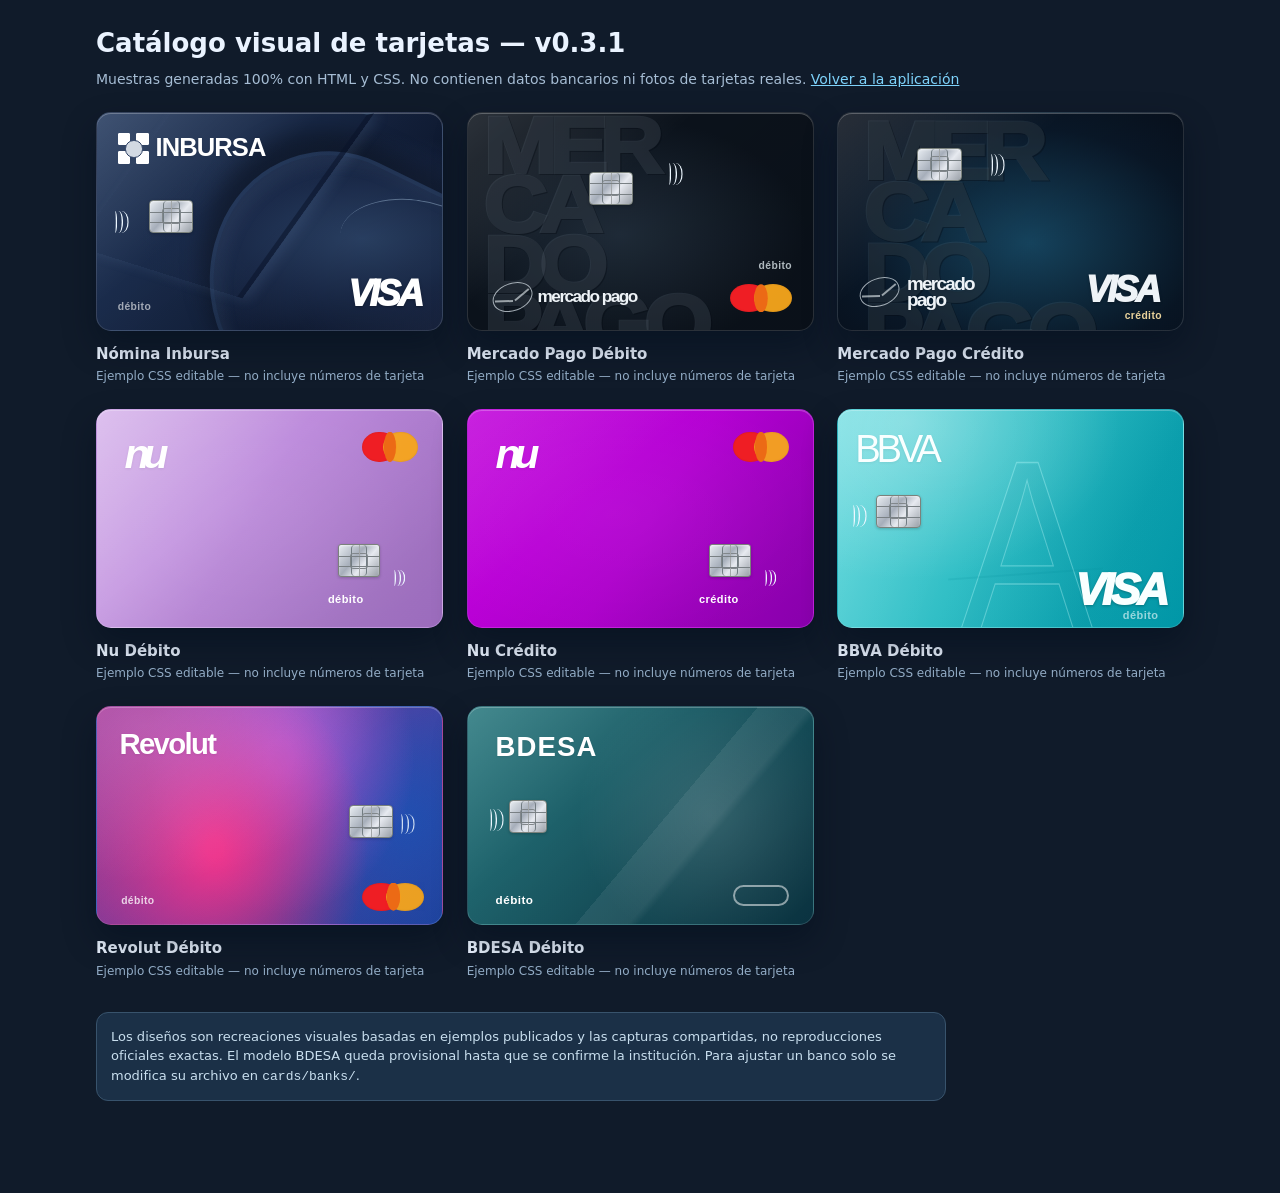
==== cards-preview.html @ 915b9fc8 "feat(tarjetas): recrear diseños CSS por banco y agregar catálogo v0.3.1 - Diseños específicos Inburs" ====
<!doctype html>
<html lang="es-MX">
<head>
<meta charset="utf-8"><meta name="viewport" content="width=device-width,initial-scale=1">
<title>Catálogo de diseños — Mi Control Financiero</title>
<link rel="stylesheet" href="./card-designs.css?v=0.3.1">
<link rel="stylesheet" href="./cards/banks/inbursa.css?v=0.3.1">
<link rel="stylesheet" href="./cards/banks/mercado-pago.css?v=0.3.1">
<link rel="stylesheet" href="./cards/banks/nu.css?v=0.3.1">
<link rel="stylesheet" href="./cards/banks/bbva.css?v=0.3.1">
<link rel="stylesheet" href="./cards/banks/revolut.css?v=0.3.1">
<link rel="stylesheet" href="./cards/banks/bdesa.css?v=0.3.1">
<style>
:root{color-scheme:dark}*{box-sizing:border-box}
body{margin:0;background:#101b2a;color:#eaf3ff;font:14px/1.5 system-ui,Arial,sans-serif}
main{max-width:1120px;margin:auto;padding:24px 16px 80px}
h1{font-size:26px;margin:0 0 6px}.lead{color:#a6bdd4;margin:0 0 22px}
.demo{display:grid;grid-template-columns:repeat(auto-fit,minmax(min(100%,280px),1fr));gap:24px}
.demo-item{min-width:0}
.demo-item h2{font-size:15px;margin:12px 0 2px}
.demo-item p{font-size:12px;color:#94aec8;margin:0}
a{color:#7ed3fb}
.note{max-width:850px;margin-top:32px;padding:14px;border:1px solid #38536c;background:#1b3047;border-radius:12px;font-size:13px;color:#c9dfef}
.demo-item .finance-card{max-width:none}
</style>
<script src="./card-designs.js?v=0.3.1" defer></script>
</head>
<body><main>
<h1>Catálogo visual de tarjetas — v0.3.1</h1>
<p class="lead">Muestras generadas 100% con HTML y CSS. No contienen datos bancarios ni fotos de tarjetas reales. <a href="./">Volver a la aplicación</a></p>
<div class="demo" id="preview-grid"></div>
<p class="note">Los diseños son recreaciones visuales basadas en ejemplos publicados y las capturas compartidas, no reproducciones oficiales exactas. El modelo BDESA queda provisional hasta que se confirme la institución. Para ajustar un banco solo se modifica su archivo en <code>cards/banks/</code>.</p>
</main><script>
window.addEventListener('DOMContentLoaded',()=>{
  const samples=[
    {name:'Nómina Inbursa',institution:'Inbursa',type:'debit'},
    {name:'Mercado Pago Débito',institution:'Mercado Pago',type:'debit'},
    {name:'Mercado Pago Crédito',institution:'Mercado Pago',type:'credit'},
    {name:'Nu Débito',institution:'Nu',type:'debit'},
    {name:'Nu Crédito',institution:'Nu',type:'credit'},
    {name:'BBVA Débito',institution:'BBVA',type:'debit'},
    {name:'Revolut Débito',institution:'Revolut',type:'debit'},
    {name:'BDESA Débito',institution:'BDESA',type:'debit'}
  ];
  const escaped=window.FinanceCards.esc;
  document.getElementById('preview-grid').innerHTML=samples.map(a=>
    '<section class="demo-item">'+window.FinanceCards.render(a)+
    '<h2>'+escaped(a.name)+'</h2><p>Ejemplo CSS editable — no incluye números de tarjeta</p></section>'
  ).join('');
});
</script></body></html>
---- card-designs.css ----
/* Shared structure. Individual banks are in cards/banks/*.css. */
.card-gallery{display:grid;grid-template-columns:repeat(auto-fit,minmax(min(100%,255px),1fr));gap:16px;margin:12px 0 20px}
.card-button{display:block;background:transparent;border:0;padding:0;cursor:pointer;text-align:left;border-radius:18px;min-width:0;width:100%;color:inherit}
.card-button:focus-visible{outline:3px solid #73d5f4;outline-offset:4px}
.card-gallery .card-button-caption{display:flex;align-items:center;justify-content:space-between;gap:8px;font-size:12px;font-weight:700;color:#e5edfa;margin:8px 4px 0}
.card-gallery .card-button-caption span:last-child{font-size:10px;letter-spacing:.09em;font-weight:600;color:#9baec3}
.finance-card{--card-a:#203650;--card-b:#091c32;--card-text:#fff;position:relative;isolation:isolate;display:block;overflow:hidden;aspect-ratio:1.585/1;width:100%;max-width:440px;border-radius:15px;background:linear-gradient(135deg,var(--card-a),var(--card-b));color:var(--card-text);font-family:Arial,Helvetica,sans-serif;box-shadow:0 15px 32px #030d1c76,inset 0 1px #ffffff40;border:1px solid #ffffff21;container-type:inline-size;transition:transform .2s,box-shadow .2s}
.card-button:hover .finance-card{transform:translateY(-2px);box-shadow:0 19px 34px #02102097}
.finance-card::before{content:"";position:absolute;inset:0;z-index:-1;pointer-events:none;background:linear-gradient(140deg,#ffffff22,transparent 38%,#00000017 82%)}
.fc-art{position:absolute;z-index:0;inset:0;pointer-events:none;overflow:hidden}
.fc-art__mp-word,.fc-art__bbva-a,.fc-art__inbursa-arc{display:none}
.fc-brand,.fc-chip,.fc-contactless,.fc-type,.fc-network,.fc-card-label{position:absolute;z-index:2}
.fc-brand{top:12%;left:8%;display:flex;align-items:center;gap:2cqw;color:inherit;max-width:82%;text-shadow:0 1px 3px #0001}
.fc-brand-name{font-size:7.3cqw;font-weight:800;line-height:1;letter-spacing:-.045em;white-space:nowrap}
.fc-brand-icon{display:inline-block;position:relative;flex:none}
.fc-chip{left:12%;top:43%;width:11%;height:20%;max-height:33px;min-height:19px;border-radius:4px;border:1px solid #7b827c;box-shadow:inset 0 1px 2px #fff8,0 1px 3px #0003;background:linear-gradient(130deg,#e8edf2,#a6aeba 41%,#e7eaf0 62%,#999fa7);overflow:hidden}
.fc-chip::before{content:"";position:absolute;inset:0 30%;border-left:1px solid #717c82;border-right:1px solid #717c82;border-radius:4px}
.fc-chip::after{content:"";position:absolute;top:35%;height:30%;left:0;right:0;border-top:1px solid #798084;border-bottom:1px solid #798084}
.fc-chip i{position:absolute;inset:24% 28%;border:1px solid #81878b;border-radius:3px}
.fc-chip b{position:absolute;top:-5%;bottom:-5%;left:49%;border-left:1px solid #a3a7a9}
.fc-contactless{top:42%;left:5%;width:8%;height:20%}
.fc-contactless i{position:absolute;display:block;border-right:2px solid #edf7ff;border-radius:50%;height:50%;top:25%;transform:scaleX(.7)}
.fc-contactless i:nth-child(1){left:5%;width:23%}.fc-contactless i:nth-child(2){left:4%;width:48%}.fc-contactless i:nth-child(3){left:2%;width:75%}
.fc-type{bottom:7%;left:8%;font-size:3.4cqw;font-weight:700;letter-spacing:.04em;text-transform:lowercase}
.fc-card-label{display:none}
.fc-network{bottom:8%;right:7%;color:inherit;line-height:1;display:flex;align-items:center;justify-content:center}
.fc-network--visa{font-size:10.5cqw;font-weight:1000;font-family:Arial Black,Arial,sans-serif;font-style:italic;letter-spacing:-.08em;text-shadow:0 1px 3px #0004}
.fc-network--mc{height:13%;width:18%;display:block}
.fc-network--mc i{position:absolute;top:0;width:62%;height:100%;border-radius:50%;box-shadow:inset 0 0 2px #0002}
.fc-network--mc i:first-child{left:0;background:#ef1e24}.fc-network--mc i:last-child{right:0;background:#f7a61c;opacity:.95}
.fc-network--mc::after{content:"";position:absolute;left:39%;top:0;height:100%;width:22%;background:#ec6a15;clip-path:ellipse(50% 50%)}
.fc-network--generic{width:16%;height:10%;border:2px solid #ffffff83;border-radius:14px}
.finance-card--classic{background:linear-gradient(130deg,var(--card-a),var(--card-b))}
.finance-card--dark{background:linear-gradient(130deg,#1d2734,#060d17)!important;--card-text:#fff}
.finance-card--gradient{background:linear-gradient(125deg,#0b9dbd,#4347a9 52%,#a34795)!important;--card-text:#fff}
.finance-card--light{background:linear-gradient(125deg,#f8fbff,#cedce7)!important;--card-text:#24354b}
.finance-card--light .fc-contactless i{border-color:#24354b}
.finance-card--photo{background:#111f35;--card-text:white}
.fc-photo{position:absolute;inset:0;width:100%;height:100%;object-fit:cover;z-index:1}
.finance-card--photo::after{content:"";position:absolute;inset:0;z-index:1;background:linear-gradient(180deg,#0005,transparent 50%,#0008);pointer-events:none}
.finance-card--photo .fc-art,.finance-card--photo .fc-brand,.finance-card--photo .fc-chip,.finance-card--photo .fc-contactless,.finance-card--photo .fc-network{display:none}
.finance-card--photo .fc-type{z-index:3;bottom:5%;left:5%;background:#0a172bce;border-radius:5px;padding:5px 7px;font-size:3.6cqw;text-transform:uppercase}
.card-editor-preview{max-width:380px;margin:auto}.card-image-actions{display:flex;gap:8px;flex-wrap:wrap}.card-image-actions>button{flex:1}
.card-gallery .finance-card{max-width:none}
@media(max-width:420px){.card-gallery{grid-template-columns:repeat(auto-fit,minmax(min(100%,290px),1fr));justify-items:center}.card-gallery .card-button{width:100%}}
---- cards/banks/inbursa.css ----
/* Inbursa debit: deep midnight navy, silver chip, corporate white mark and arced embossing. */
.finance-card--inbursa{--card-a:#15223d;--card-b:#111a31;--card-text:#fff;background:radial-gradient(ellipse at 77% 58%,#2b4266 0%,#1b2b4b 33%,transparent 59%),linear-gradient(130deg,#22385d,#0f1a32 73%,#1a2541)}
.finance-card--inbursa .fc-brand{top:9%;left:6%;gap:2cqw}
.finance-card--inbursa .fc-brand-name{font-size:7.4cqw;font-weight:900;letter-spacing:-.035em}
.fc-brand-icon--inbursa{width:9cqw;height:9cqw}
.fc-brand-icon--inbursa i{position:absolute;width:40%;height:40%;border:1.5px solid #fff;background:#fff;border-radius:1px}
.fc-brand-icon--inbursa i:nth-child(1){left:0;top:0}.fc-brand-icon--inbursa i:nth-child(2){right:0;top:0}
.fc-brand-icon--inbursa i:nth-child(3){left:0;bottom:0}.fc-brand-icon--inbursa i:nth-child(4){right:0;bottom:0}
.fc-brand-icon--inbursa::after{content:"";position:absolute;left:25%;top:25%;height:50%;width:50%;border-radius:50%;background:#d2d9e2;border:1px solid #2e4164}
.finance-card--inbursa .fc-art__inbursa-arc{display:block;position:absolute;width:72%;height:118%;right:-4%;top:19%;border:1.4cqw solid #496c9335;border-radius:55% 15% 40% 65%;transform:rotate(26deg);box-shadow:-16px -14px 22px #0005,inset 12px 5px 14px #90aaca14}
.finance-card--inbursa .fc-art__inbursa-arc::before{content:"";position:absolute;width:67%;height:90%;top:-14%;left:-43%;border-top:1.2cqw solid #4d729544;border-right:1.6cqw solid #0b14298a;transform:skew(-18deg) rotate(-9deg);box-shadow:6px 0 12px #8bb5e022}
.finance-card--inbursa .fc-art__inbursa-arc::after{content:"";position:absolute;width:60%;height:34%;right:-3%;top:4%;border-top:1px solid #afcbe46b;transform:rotate(-19deg);border-radius:90%}
.finance-card--inbursa .fc-chip{left:15%;top:40%;width:13%;height:21%}
.finance-card--inbursa .fc-contactless{top:40%;left:4%}
.finance-card--inbursa .fc-network{bottom:8%;right:6%}
.finance-card--inbursa .fc-type{font-size:3cqw;left:6%;bottom:7%;opacity:.6}
---- cards/banks/mercado-pago.css ----
/* Two distinct physical styles: very dark Mastercard debit and blue-black Visa credit.
 * Large low-contrast typography emulates embossed oversized letterforms (not scanned artwork). */
.finance-card--mercado-pago{--card-text:#eef3f7}
.finance-card--mercado-pago.finance-card--debit{--card-a:#17212a;--card-b:#080e17;background:radial-gradient(ellipse at 44% 56%,#1f2b38,#0b121b 68%)}
.finance-card--mercado-pago.finance-card--credit{--card-a:#132b3d;--card-b:#080f1e;background:radial-gradient(ellipse at 56% 60%,#164560,#091727 62%,#070e19)}
.finance-card--mercado-pago .fc-art__mp-word{display:block;position:absolute;left:4%;top:2%;font-family:Arial Black,Impact,Arial,sans-serif;font-size:23cqw;line-height:.75;letter-spacing:-.095em;font-weight:1000;color:#66748039;text-shadow:1px 1px #060a1260;transform:scaleX(1.12);transform-origin:left top;user-select:none}
.finance-card--mercado-pago.finance-card--credit .fc-art__mp-word{font-size:23.5cqw;top:4%;left:7%;color:#657a8730}
.finance-card--mercado-pago .fc-brand{top:auto;bottom:9%;left:7%;gap:1.2cqw}
.finance-card--mercado-pago .fc-brand-name{font-size:5cqw;line-height:.85;letter-spacing:-.09em;white-space:normal;width:29cqw}
.fc-brand-icon--mp{width:12cqw;height:8cqw;border:1px solid #d9e3e9b9;transform:rotate(-20deg);border-radius:50%}
.fc-brand-icon--mp::before,.fc-brand-icon--mp::after{content:"";position:absolute;display:block;background:#e8f0f49c;height:2px;width:46%;top:50%;transform:rotate(19deg)}
.fc-brand-icon--mp::before{left:3%}.fc-brand-icon--mp::after{right:3%;transform:rotate(-20deg)}
.finance-card--mercado-pago .fc-chip{top:27%;left:35%;width:13%;height:22%}
.finance-card--mercado-pago .fc-contactless{top:18%;left:57%}
.finance-card--mercado-pago .fc-network{right:6%;bottom:8%}
.finance-card--mercado-pago.finance-card--credit .fc-type{left:auto;right:6%;bottom:3%;font-size:3cqw;color:#e8d29b;letter-spacing:.04em}
.finance-card--mercado-pago.finance-card--debit .fc-type{left:auto;right:6%;bottom:26%;font-size:3cqw;font-weight:600;color:#afb9be}
.finance-card--mercado-pago.finance-card--credit .fc-chip{top:16%;left:23%}
.finance-card--mercado-pago.finance-card--credit .fc-contactless{top:14%;left:43%}
.finance-card--mercado-pago.finance-card--credit .fc-brand{bottom:10%;left:6%;gap:2cqw}
.finance-card--mercado-pago.finance-card--credit .fc-brand-name{font-size:5.5cqw;width:29cqw}
.finance-card--mercado-pago.finance-card--credit .fc-network{bottom:10%;right:7%}
---- cards/banks/nu.css ----
/* Nu México official colors: intense purple credit, light lilac debit, white 'nu' wordmark. */
.finance-card--nu{--card-text:#fff}
.finance-card--nu.finance-card--credit{--card-a:#bd00d3;--card-b:#8006a7;background:linear-gradient(123deg,#c000da 0%,#b500d4 52%,#9600bd 100%)}
.finance-card--nu.finance-card--debit{--card-a:#c49be5;--card-b:#a175d1;background:linear-gradient(120deg,#d8b7ec,#bd8bdc 46%,#aa76cf)}
.finance-card--nu .fc-brand{left:8%;top:11%}
.finance-card--nu .fc-brand-name{font-size:12cqw;font-weight:900;font-style:italic;letter-spacing:-.16em;line-height:1}
.finance-card--nu .fc-chip{left:70%;top:62%;width:12%;height:20%;border-radius:3px}
.finance-card--nu .fc-contactless{left:85%;top:70%;height:15%;width:7%}
.finance-card--nu .fc-network{top:10%;right:7%;bottom:auto;width:16%;height:14%}
.finance-card--nu .fc-type{bottom:9%;left:67%;font-size:3.2cqw;font-weight:600}
.finance-card--nu .fc-art{background:radial-gradient(ellipse at 42% 48%,#ffffff0d,transparent 85%)}
---- cards/banks/bbva.css ----
/* BBVA turquoise Mexican debit reference with huge outline A watermark. */
.finance-card--bbva{--card-a:#55d5d3;--card-b:#009daa;--card-text:#f9ffff;background:linear-gradient(117deg,#66dbdf 0%,#30bec5 46%,#0ca1ae 78%,#009aa9 100%)}
.finance-card--bbva::before{background:radial-gradient(ellipse at 20% 6%,#ffffff48,transparent 55%),linear-gradient(110deg,#ffffff18,transparent 40%,#006f8f14)}
.finance-card--bbva .fc-brand{top:9%;left:5%}
.finance-card--bbva .fc-brand-name{font-family:Arial,Helvetica,sans-serif;font-size:11.1cqw;font-weight:500;letter-spacing:-.11em}
.finance-card--bbva .fc-art__bbva-a{display:block;position:absolute;inset:0}
.finance-card--bbva .fc-art__bbva-a::before{content:"A";position:absolute;left:32%;top:18%;font-family:Arial,Helvetica,sans-serif;font-size:72cqw;font-weight:200;line-height:.8;letter-spacing:-.18em;color:transparent;-webkit-text-stroke:1.3px #c7ffff55;transform:scaleX(.82);text-shadow:0 2px #1287980c}
.finance-card--bbva .fc-art__bbva-a::after{content:"";position:absolute;left:32%;top:75%;width:45%;border-top:2px solid #048e9c28;transform:rotate(-4deg)}
.finance-card--bbva .fc-chip{top:39%;left:11%;width:13%;height:22%}
.finance-card--bbva .fc-contactless{left:3%;top:39%}
.finance-card--bbva .fc-network{bottom:7%;right:5%;font-size:13cqw;font-weight:950}
.finance-card--bbva .fc-type{left:auto;right:7%;bottom:1.6%;font-size:3.2cqw;opacity:.6;font-weight:600}
---- cards/banks/revolut.css ----
/* Revolut México color-gradient card: magenta center-left, cobalt blue on right. */
.finance-card--revolut{--card-a:#b22187;--card-b:#1648a6;--card-text:#fff;background:radial-gradient(ellipse 48% 90% at 34% 65%,#ed348b 5%,transparent 93%),radial-gradient(ellipse 43% 80% at 53% 23%,#a356d3 9%,transparent 91%),radial-gradient(ellipse 49% 87% at 90% 54%,#2452b7 5%,transparent 94%),linear-gradient(130deg,#a22e8a,#2248ab)}
.finance-card--revolut::before{background:radial-gradient(ellipse at 14% 9%,#e6abff43,transparent 55%),linear-gradient(140deg,#ffffff16,transparent 52%,#06194628)}
.finance-card--revolut .fc-brand{top:10%;left:6.5%}
.finance-card--revolut .fc-brand-name{font-size:8.5cqw;font-weight:800;letter-spacing:-.055em}
.finance-card--revolut .fc-chip{left:73%;top:45%;width:13%;height:22%;transform:rotate(0deg)}
.finance-card--revolut .fc-contactless{left:87%;top:45%;height:18%;opacity:.85}
.finance-card--revolut .fc-network{bottom:6%;right:5%}
.finance-card--revolut .fc-type{left:7%;bottom:7%;opacity:.78;font-size:3cqw;text-transform:lowercase}
---- cards/banks/bdesa.css ----
/* Provisional neutral BDESA style: bank/product name not yet verified.
 * Isolated here so it can be replaced when the exact card model is confirmed. */
.finance-card--bdesa{--card-a:#19646b;--card-b:#0b333b;background:linear-gradient(132deg,#27777d,#0b3746)}
.finance-card--bdesa .fc-brand-name{letter-spacing:.04em;font-size:8cqw}
.finance-card--bdesa .fc-art{background:radial-gradient(circle at 70% 50%,#ffffff21,transparent 50%),linear-gradient(130deg,transparent 55%,#ffffff12 55% 65%,transparent 67%)}
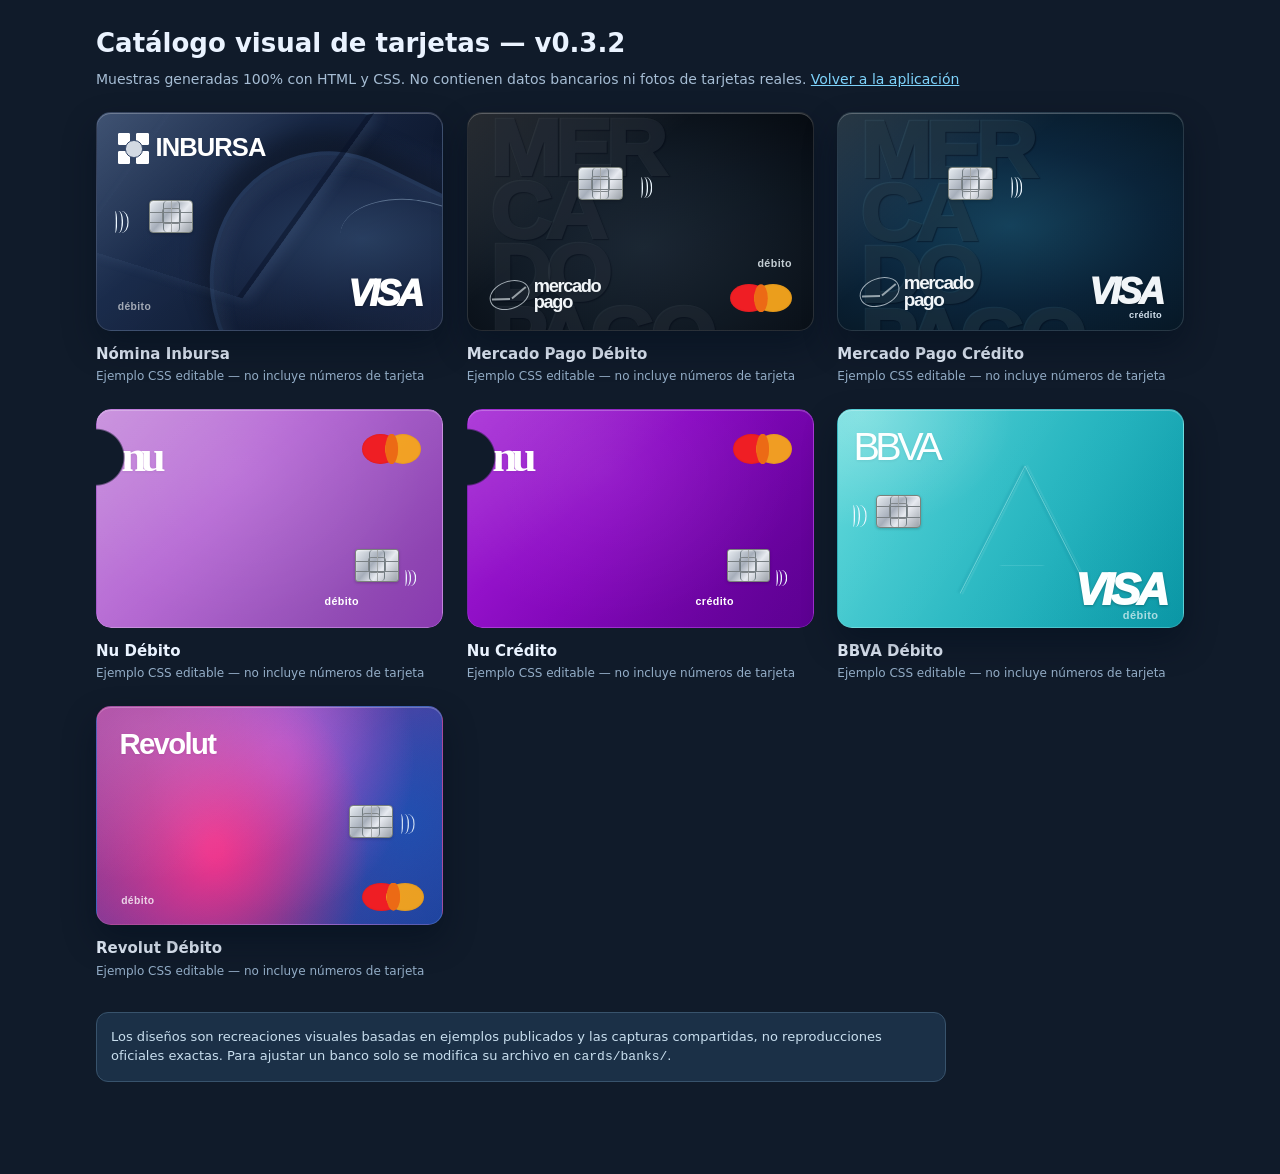
==== commit 93416b81: "fix(tarjetas): afinar Nu, BBVA y Mercado Pago; retirar BDESA v0.3.2 - Alinear chip y NFC de Mercado " ====
--- a/cards-preview.html
+++ b/cards-preview.html
@@ -5,11 +5,10 @@
 <title>Catálogo de diseños — Mi Control Financiero</title>
 <link rel="stylesheet" href="./card-designs.css?v=0.3.1">
 <link rel="stylesheet" href="./cards/banks/inbursa.css?v=0.3.1">
-<link rel="stylesheet" href="./cards/banks/mercado-pago.css?v=0.3.1">
-<link rel="stylesheet" href="./cards/banks/nu.css?v=0.3.1">
-<link rel="stylesheet" href="./cards/banks/bbva.css?v=0.3.1">
+<link rel="stylesheet" href="./cards/banks/mercado-pago.css?v=0.3.2">
+<link rel="stylesheet" href="./cards/banks/nu.css?v=0.3.2">
+<link rel="stylesheet" href="./cards/banks/bbva.css?v=0.3.2">
 <link rel="stylesheet" href="./cards/banks/revolut.css?v=0.3.1">
-<link rel="stylesheet" href="./cards/banks/bdesa.css?v=0.3.1">
 <style>
 :root{color-scheme:dark}*{box-sizing:border-box}
 body{margin:0;background:#101b2a;color:#eaf3ff;font:14px/1.5 system-ui,Arial,sans-serif}
@@ -23,13 +22,13 @@
 .note{max-width:850px;margin-top:32px;padding:14px;border:1px solid #38536c;background:#1b3047;border-radius:12px;font-size:13px;color:#c9dfef}
 .demo-item .finance-card{max-width:none}
 </style>
-<script src="./card-designs.js?v=0.3.1" defer></script>
+<script src="./card-designs.js?v=0.3.2" defer></script>
 </head>
 <body><main>
-<h1>Catálogo visual de tarjetas — v0.3.1</h1>
+<h1>Catálogo visual de tarjetas — v0.3.2</h1>
 <p class="lead">Muestras generadas 100% con HTML y CSS. No contienen datos bancarios ni fotos de tarjetas reales. <a href="./">Volver a la aplicación</a></p>
 <div class="demo" id="preview-grid"></div>
-<p class="note">Los diseños son recreaciones visuales basadas en ejemplos publicados y las capturas compartidas, no reproducciones oficiales exactas. El modelo BDESA queda provisional hasta que se confirme la institución. Para ajustar un banco solo se modifica su archivo en <code>cards/banks/</code>.</p>
+<p class="note">Los diseños son recreaciones visuales basadas en ejemplos publicados y las capturas compartidas, no reproducciones oficiales exactas. Para ajustar un banco solo se modifica su archivo en <code>cards/banks/</code>.</p>
 </main><script>
 window.addEventListener('DOMContentLoaded',()=>{
   const samples=[
@@ -40,7 +39,6 @@
     {name:'Nu Crédito',institution:'Nu',type:'credit'},
     {name:'BBVA Débito',institution:'BBVA',type:'debit'},
     {name:'Revolut Débito',institution:'Revolut',type:'debit'},
-    {name:'BDESA Débito',institution:'BDESA',type:'debit'}
   ];
   const escaped=window.FinanceCards.esc;
   document.getElementById('preview-grid').innerHTML=samples.map(a=>
--- a/cards/banks/mercado-pago.css
+++ b/cards/banks/mercado-pago.css
@@ -1,22 +1,22 @@
-/* Two distinct physical styles: very dark Mastercard debit and blue-black Visa credit.
- * Large low-contrast typography emulates embossed oversized letterforms (not scanned artwork). */
-.finance-card--mercado-pago{--card-text:#eef3f7}
-.finance-card--mercado-pago.finance-card--debit{--card-a:#17212a;--card-b:#080e17;background:radial-gradient(ellipse at 44% 56%,#1f2b38,#0b121b 68%)}
-.finance-card--mercado-pago.finance-card--credit{--card-a:#132b3d;--card-b:#080f1e;background:radial-gradient(ellipse at 56% 60%,#164560,#091727 62%,#070e19)}
-.finance-card--mercado-pago .fc-art__mp-word{display:block;position:absolute;left:4%;top:2%;font-family:Arial Black,Impact,Arial,sans-serif;font-size:23cqw;line-height:.75;letter-spacing:-.095em;font-weight:1000;color:#66748039;text-shadow:1px 1px #060a1260;transform:scaleX(1.12);transform-origin:left top;user-select:none}
-.finance-card--mercado-pago.finance-card--credit .fc-art__mp-word{font-size:23.5cqw;top:4%;left:7%;color:#657a8730}
-.finance-card--mercado-pago .fc-brand{top:auto;bottom:9%;left:7%;gap:1.2cqw}
-.finance-card--mercado-pago .fc-brand-name{font-size:5cqw;line-height:.85;letter-spacing:-.09em;white-space:normal;width:29cqw}
-.fc-brand-icon--mp{width:12cqw;height:8cqw;border:1px solid #d9e3e9b9;transform:rotate(-20deg);border-radius:50%}
-.fc-brand-icon--mp::before,.fc-brand-icon--mp::after{content:"";position:absolute;display:block;background:#e8f0f49c;height:2px;width:46%;top:50%;transform:rotate(19deg)}
-.fc-brand-icon--mp::before{left:3%}.fc-brand-icon--mp::after{right:3%;transform:rotate(-20deg)}
-.finance-card--mercado-pago .fc-chip{top:27%;left:35%;width:13%;height:22%}
-.finance-card--mercado-pago .fc-contactless{top:18%;left:57%}
+/* Mercado Pago México — black/blue-black physical cards; both chips share identical coordinates.
+ * Presentation-only, without real personal card details. */
+.finance-card--mercado-pago{--card-text:#f1f5f8}
+.finance-card--mercado-pago.finance-card--debit{--card-a:#0e151f;--card-b:#080d14;background:radial-gradient(ellipse 75% 80% at 51% 62%,#1c2835 0%,#111b26 51%,#060b12 100%)}
+.finance-card--mercado-pago.finance-card--credit{--card-a:#0f2e44;--card-b:#071420;background:radial-gradient(ellipse 90% 75% at 50% 52%,#15435d 0%,#0b263d 48%,#061521 100%)}
+.finance-card--mercado-pago .fc-art__mp-word{display:block;position:absolute;top:2.5%;left:6%;font-family:Impact,'Arial Black',Arial,sans-serif;font-size:23cqw;line-height:.79;letter-spacing:-.075em;font-weight:1000;color:#77848c24;text-shadow:1px 1px 1px #02081468;transform:scaleX(1.08);transform-origin:left top;user-select:none}
+.finance-card--mercado-pago.finance-card--credit .fc-art__mp-word{color:#7ab1c022;left:6%;top:3%}
+.finance-card--mercado-pago .fc-brand{top:auto;bottom:9%;left:6%;gap:1.1cqw}
+.finance-card--mercado-pago .fc-brand-name{font-size:5.3cqw;line-height:.87;letter-spacing:-.075em;white-space:normal;width:29cqw}
+.finance-card--mercado-pago .fc-brand-icon--mp{width:12cqw;height:8cqw;border:1px solid #d9e3e9b9;transform:rotate(-20deg);border-radius:50%}
+.finance-card--mercado-pago .fc-brand-icon--mp::before,.finance-card--mercado-pago .fc-brand-icon--mp::after{content:"";position:absolute;display:block;background:#e8f0f49c;height:2px;width:46%;top:50%;transform:rotate(19deg)}
+.finance-card--mercado-pago .fc-brand-icon--mp::before{left:3%}
+.finance-card--mercado-pago .fc-brand-icon--mp::after{right:3%;transform:rotate(-20deg)}
+/* Debit and credit intentionally use EXACTLY the same chip and NFC positions. */
+.finance-card--mercado-pago .fc-chip{top:25%;left:32%;width:13%;height:22%}
+.finance-card--mercado-pago .fc-contactless{top:25%;left:49%;width:7%;height:19%}
 .finance-card--mercado-pago .fc-network{right:6%;bottom:8%}
-.finance-card--mercado-pago.finance-card--credit .fc-type{left:auto;right:6%;bottom:3%;font-size:3cqw;color:#e8d29b;letter-spacing:.04em}
-.finance-card--mercado-pago.finance-card--debit .fc-type{left:auto;right:6%;bottom:26%;font-size:3cqw;font-weight:600;color:#afb9be}
-.finance-card--mercado-pago.finance-card--credit .fc-chip{top:16%;left:23%}
-.finance-card--mercado-pago.finance-card--credit .fc-contactless{top:14%;left:43%}
-.finance-card--mercado-pago.finance-card--credit .fc-brand{bottom:10%;left:6%;gap:2cqw}
-.finance-card--mercado-pago.finance-card--credit .fc-brand-name{font-size:5.5cqw;width:29cqw}
-.finance-card--mercado-pago.finance-card--credit .fc-network{bottom:10%;right:7%}
+.finance-card--mercado-pago .fc-type{left:auto;right:6%;bottom:27%;font-size:3.1cqw;font-weight:600;color:#c4ced4;text-transform:lowercase}
+.finance-card--mercado-pago.finance-card--credit .fc-type{bottom:3.2%;font-size:2.7cqw;letter-spacing:.03em;color:#d1dfeb}
+.finance-card--mercado-pago.finance-card--credit .fc-brand{left:6%;bottom:10%}
+.finance-card--mercado-pago.finance-card--credit .fc-brand-name{font-size:5.5cqw}
+.finance-card--mercado-pago.finance-card--credit .fc-network{bottom:9%}
--- a/cards/banks/nu.css
+++ b/cards/banks/nu.css
@@ -1,11 +1,15 @@
-/* Nu México official colors: intense purple credit, light lilac debit, white 'nu' wordmark. */
-.finance-card--nu{--card-text:#fff}
-.finance-card--nu.finance-card--credit{--card-a:#bd00d3;--card-b:#8006a7;background:linear-gradient(123deg,#c000da 0%,#b500d4 52%,#9600bd 100%)}
-.finance-card--nu.finance-card--debit{--card-a:#c49be5;--card-b:#a175d1;background:linear-gradient(120deg,#d8b7ec,#bd8bdc 46%,#aa76cf)}
-.finance-card--nu .fc-brand{left:8%;top:11%}
-.finance-card--nu .fc-brand-name{font-size:12cqw;font-weight:900;font-style:italic;letter-spacing:-.16em;line-height:1}
-.finance-card--nu .fc-chip{left:70%;top:62%;width:12%;height:20%;border-radius:3px}
-.finance-card--nu .fc-contactless{left:85%;top:70%;height:15%;width:7%}
-.finance-card--nu .fc-network{top:10%;right:7%;bottom:auto;width:16%;height:14%}
-.finance-card--nu .fc-type{bottom:9%;left:67%;font-size:3.2cqw;font-weight:600}
-.finance-card--nu .fc-art{background:radial-gradient(ellipse at 42% 48%,#ffffff0d,transparent 85%)}
+/* Nu México: saturated lavender-purple debit / richer violet credit.
+ * Small left-edge notch is a CSS radial mask, as on the physical card references. */
+.finance-card--nu{--card-text:#fff;-webkit-mask-image:radial-gradient(circle 2.2cqw at 0% 22%,transparent 96%,#000 103%);mask-image:radial-gradient(circle 2.2cqw at 0% 22%,transparent 96%,#000 103%)}
+.finance-card--nu.finance-card--debit{--card-a:#b66bda;--card-b:#9448c6;background:linear-gradient(124deg,#c283d9 0%,#b76ad5 37%,#a358c8 71%,#963fc0 100%)}
+.finance-card--nu.finance-card--credit{--card-a:#8505c0;--card-b:#55008b;background:linear-gradient(124deg,#a11ed3 0%,#8908c2 46%,#6500a0 100%)}
+.finance-card--nu .fc-art{background:radial-gradient(ellipse 65% 80% at 40% 29%,#ffffff13,transparent 85%)}
+.finance-card--nu .fc-brand{left:7%;top:11%}
+.finance-card--nu .fc-brand-name{font-family:Georgia,'Times New Roman',serif;font-size:13cqw;font-weight:900;font-style:normal;letter-spacing:-.12em;line-height:1}
+.finance-card--nu .fc-chip{left:75%;top:64%;width:12.5%;height:20%;border-radius:3px}
+.finance-card--nu .fc-contactless{left:88%;top:70%;height:15%;width:7%}
+.finance-card--nu .fc-network{top:11%;right:6%;bottom:auto;width:17%;height:14%}
+.finance-card--nu .fc-type{bottom:8%;left:66%;font-size:3.1cqw;font-weight:600;text-transform:lowercase}
+.finance-card--nu .fc-card-label{display:none}
+/* Preserve user-selected theme overrides without losing the visible notch. */
+.finance-card--nu.finance-card--photo{-webkit-mask-image:none;mask-image:none}
--- a/cards/banks/bbva.css
+++ b/cards/banks/bbva.css
@@ -1,12 +1,16 @@
-/* BBVA turquoise Mexican debit reference with huge outline A watermark. */
-.finance-card--bbva{--card-a:#55d5d3;--card-b:#009daa;--card-text:#f9ffff;background:linear-gradient(117deg,#66dbdf 0%,#30bec5 46%,#0ca1ae 78%,#009aa9 100%)}
-.finance-card--bbva::before{background:radial-gradient(ellipse at 20% 6%,#ffffff48,transparent 55%),linear-gradient(110deg,#ffffff18,transparent 40%,#006f8f14)}
-.finance-card--bbva .fc-brand{top:9%;left:5%}
-.finance-card--bbva .fc-brand-name{font-family:Arial,Helvetica,sans-serif;font-size:11.1cqw;font-weight:500;letter-spacing:-.11em}
-.finance-card--bbva .fc-art__bbva-a{display:block;position:absolute;inset:0}
-.finance-card--bbva .fc-art__bbva-a::before{content:"A";position:absolute;left:32%;top:18%;font-family:Arial,Helvetica,sans-serif;font-size:72cqw;font-weight:200;line-height:.8;letter-spacing:-.18em;color:transparent;-webkit-text-stroke:1.3px #c7ffff55;transform:scaleX(.82);text-shadow:0 2px #1287980c}
-.finance-card--bbva .fc-art__bbva-a::after{content:"";position:absolute;left:32%;top:75%;width:45%;border-top:2px solid #048e9c28;transform:rotate(-4deg)}
+/* BBVA Mexico turquoise debit — geometric outlined A is drawn from two precise CSS strokes.
+ * Card mark is an approximation; colors/placement follow supplied visual reference. */
+.finance-card--bbva{--card-a:#4bcfd3;--card-b:#079da9;--card-text:#fcffff;background:linear-gradient(118deg,#5bd9da 0%,#3ec6cd 28%,#23b2bd 64%,#0b99a7 100%)}
+.finance-card--bbva::before{background:radial-gradient(ellipse 50% 60% at 7% 2%,#ffffff3d,transparent 88%),linear-gradient(125deg,#ffffff12,transparent 51%,#005d7a0c)}
+.finance-card--bbva .fc-brand{top:8%;left:4.5%}
+.finance-card--bbva .fc-brand-name{font-family:Arial,Helvetica,sans-serif;font-size:11.5cqw;font-weight:500;letter-spacing:-.115em}
+.finance-card--bbva .fc-art__bbva-a{display:block;position:absolute;inset:0;background:linear-gradient(90deg,transparent 38%,#c9f9fb23 40%,#c9f9fb23 64%,transparent 66%) 55% 72%/48% 1px no-repeat}
+/* Outer legs of the A, sharing one apex. No font-dependent pseudo-letter. */
+.finance-card--bbva .fc-art__bbva-a::before,
+.finance-card--bbva .fc-art__bbva-a::after{content:"";position:absolute;top:26%;left:54%;height:66%;width:2px;border-radius:3px;background:linear-gradient(90deg,#035c7222,#c4f9f762 55%,#0a849538);box-shadow:2px 0 1px #e7ffff17,-2px 0 2px #036a8120;transform-origin:50% 0}
+.finance-card--bbva .fc-art__bbva-a::before{transform:rotate(27deg)}
+.finance-card--bbva .fc-art__bbva-a::after{transform:rotate(-27deg)}
 .finance-card--bbva .fc-chip{top:39%;left:11%;width:13%;height:22%}
 .finance-card--bbva .fc-contactless{left:3%;top:39%}
 .finance-card--bbva .fc-network{bottom:7%;right:5%;font-size:13cqw;font-weight:950}
-.finance-card--bbva .fc-type{left:auto;right:7%;bottom:1.6%;font-size:3.2cqw;opacity:.6;font-weight:600}
+.finance-card--bbva .fc-type{left:auto;right:7%;bottom:1.6%;font-size:3.2cqw;opacity:.65;font-weight:600}
